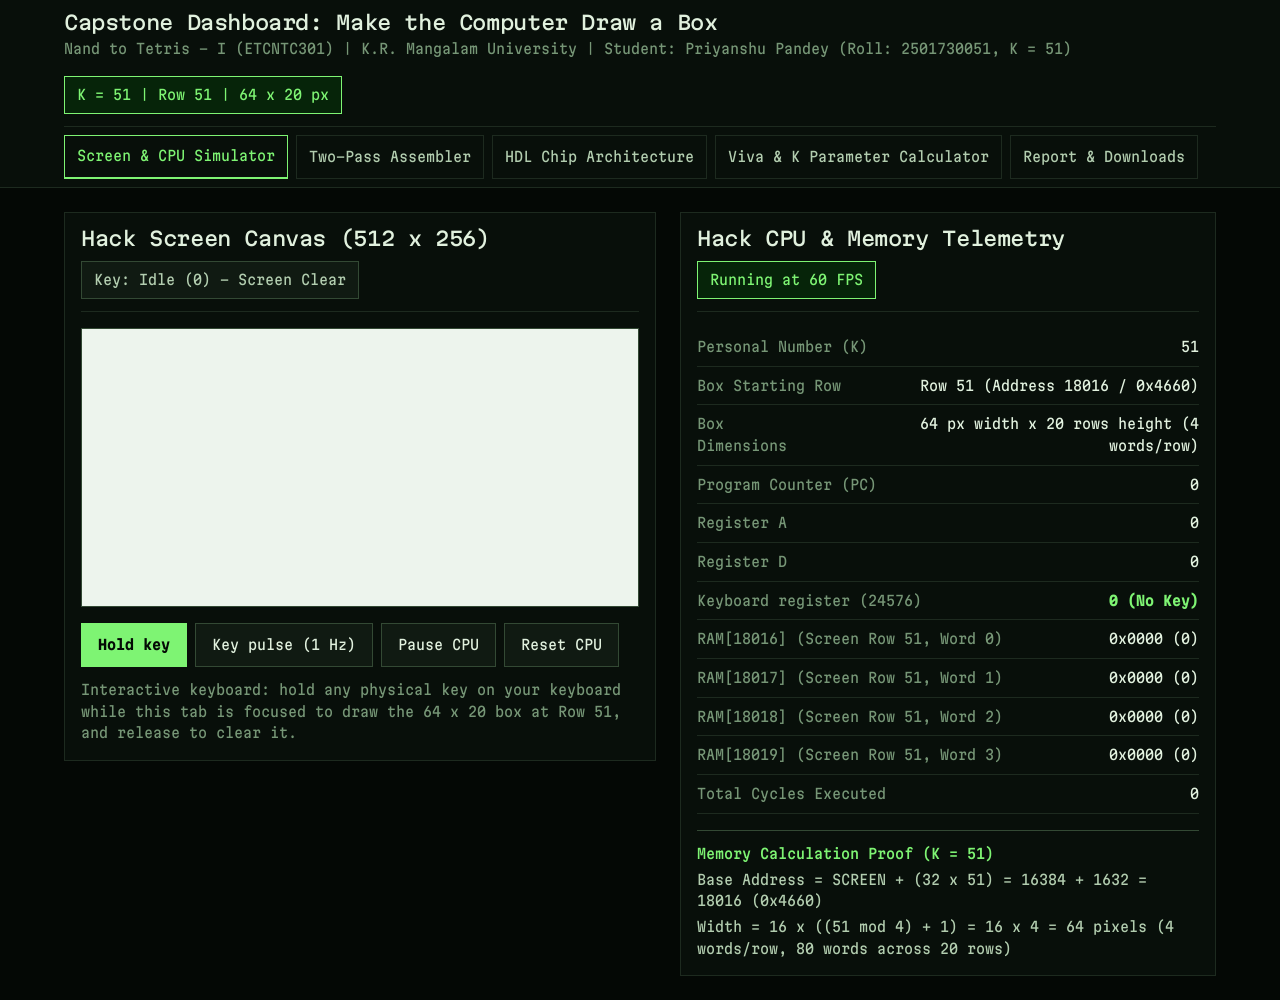
==== capstone/dashboard.html @ dddadec2 "Add Nand to Tetris Capstone project (K=51) organized into Part_A, Part_B, and Part_C" ====
<!doctype html>
<html lang="en">
<head>
  <meta charset="utf-8">
  <meta name="viewport" content="width=device-width, initial-scale=1">
  <title>Capstone Dashboard - Make the Computer Draw a Box (K = 51)</title>
  <meta name="description" content="Interactive Hack computer, two-pass assembler, and Box.asm workbench for Nand to Tetris - I (ETCNTC301), Priyanshu Pandey (2501730051).">
  <link rel="preconnect" href="https://fonts.googleapis.com">
  <link rel="preconnect" href="https://fonts.gstatic.com" crossorigin>
  <link href="https://fonts.googleapis.com/css2?family=Martian+Mono:wdth,wght@75..112.5,400..700&display=swap" rel="stylesheet">
  <link rel="stylesheet" href="./dashboard.css">
</head>
<body>
  <header class="topbar">
    <div class="container">
      <div class="topbar-inner">
        <div class="brand">
          <h1>Capstone Dashboard: Make the Computer Draw a Box</h1>
          <p class="brand-meta" id="student-meta">Nand to Tetris - I (ETCNTC301) | K.R. Mangalam University | Student: Priyanshu Pandey (Roll: 2501730051, K = 51)</p>
        </div>
        <div class="status-chip is-active" id="global-status" role="status">K = 51 | Row 51 | 64 x 20 px</div>
      </div>

      <nav class="tab-strip" role="tablist" aria-label="Capstone project modules">
        <button type="button" class="tab-btn" role="tab" id="tab-simulator" aria-selected="true" aria-controls="panel-simulator" data-tab="simulator">Screen &amp; CPU Simulator</button>
        <button type="button" class="tab-btn" role="tab" id="tab-assembler" aria-selected="false" aria-controls="panel-assembler" data-tab="assembler">Two-Pass Assembler</button>
        <button type="button" class="tab-btn" role="tab" id="tab-hdl" aria-selected="false" aria-controls="panel-hdl" data-tab="hdl">HDL Chip Architecture</button>
        <button type="button" class="tab-btn" role="tab" id="tab-viva" aria-selected="false" aria-controls="panel-viva" data-tab="viva">Viva &amp; K Parameter Calculator</button>
        <button type="button" class="tab-btn" role="tab" id="tab-reports" aria-selected="false" aria-controls="panel-reports" data-tab="reports">Report &amp; Downloads</button>
      </nav>
    </div>
  </header>

  <main class="workspace">
    <div class="container">
      <!-- TAB 1: SCREEN & CPU SIMULATOR -->
      <section id="panel-simulator" role="tabpanel" aria-labelledby="tab-simulator">
        <div class="panel-grid">
          <div class="panel">
            <div class="panel-header">
              <h2>Hack Screen Canvas (512 x 256)</h2>
              <span class="status-chip" id="kbd-badge" role="status">Key: Idle (0) - Screen Clear</span>
            </div>

            <div class="screen-frame">
              <canvas id="hack-screen" width="512" height="256" aria-label="512 by 256 monochrome Hack computer screen"></canvas>
            </div>

            <div class="controls-row">
              <button type="button" class="btn btn--primary" id="btn-hold-key">Hold key</button>
              <button type="button" class="btn" id="btn-pulse-key">Key pulse (1 Hz)</button>
              <button type="button" class="btn" id="btn-pause-cpu">Pause CPU</button>
              <button type="button" class="btn" id="btn-reset-cpu">Reset CPU</button>
            </div>

            <p class="helper-note" id="sim-helper">
              Interactive keyboard: hold any physical key on your keyboard while this tab is focused to draw the 64 x 20 box at Row 51, and release to clear it.
            </p>
          </div>

          <div class="panel">
            <div class="panel-header">
              <h2>Hack CPU &amp; Memory Telemetry</h2>
              <span class="status-chip is-active" id="fps-badge" role="status">Running at 60 FPS</span>
            </div>

            <dl class="telemetry-list">
              <div class="telemetry-row">
                <dt>Personal Number (K)</dt>
                <dd class="num" id="tel-k">51</dd>
              </div>
              <div class="telemetry-row">
                <dt>Box Starting Row</dt>
                <dd class="num" id="tel-row">Row 51 (Address 18016 / 0x4660)</dd>
              </div>
              <div class="telemetry-row">
                <dt>Box Dimensions</dt>
                <dd class="num" id="tel-dims">64 px width x 20 rows height (4 words/row)</dd>
              </div>
              <div class="telemetry-row">
                <dt>Program Counter (PC)</dt>
                <dd class="num" id="tel-pc">0</dd>
              </div>
              <div class="telemetry-row">
                <dt>Register A</dt>
                <dd class="num" id="tel-a">0</dd>
              </div>
              <div class="telemetry-row">
                <dt>Register D</dt>
                <dd class="num" id="tel-d">0</dd>
              </div>
              <div class="telemetry-row">
                <dt>Keyboard register (24576)</dt>
                <dd class="num highlight" id="tel-kbd">0 (No Key)</dd>
              </div>
              <div class="telemetry-row">
                <dt id="tel-word0-label">RAM[18016] (Screen Row 51, Word 0)</dt>
                <dd class="num" id="tel-word0">0x0000 (0)</dd>
              </div>
              <div class="telemetry-row">
                <dt id="tel-word1-label">RAM[18017] (Screen Row 51, Word 1)</dt>
                <dd class="num" id="tel-word1">0x0000 (0)</dd>
              </div>
              <div class="telemetry-row">
                <dt id="tel-word2-label">RAM[18018] (Screen Row 51, Word 2)</dt>
                <dd class="num" id="tel-word2">0x0000 (0)</dd>
              </div>
              <div class="telemetry-row">
                <dt id="tel-word3-label">RAM[18019] (Screen Row 51, Word 3)</dt>
                <dd class="num" id="tel-word3">0x0000 (0)</dd>
              </div>
              <div class="telemetry-row">
                <dt>Total Cycles Executed</dt>
                <dd class="num" id="tel-cycles">0</dd>
              </div>
            </dl>

            <div class="proof-block" id="memory-proof">
              <div class="proof-title">Memory Calculation Proof (K = 51)</div>
              <div>Base Address = SCREEN + (32 x 51) = 16384 + 1632 = 18016 (0x4660)</div>
              <div>Width = 16 x ((51 mod 4) + 1) = 16 x 4 = 64 pixels (4 words/row, 80 words across 20 rows)</div>
            </div>
          </div>
        </div>
      </section>

      <!-- TAB 2: TWO-PASS ASSEMBLER -->
      <section id="panel-assembler" role="tabpanel" aria-labelledby="tab-assembler" hidden>
        <div class="panel-grid">
          <div class="panel">
            <div class="panel-header">
              <h2>Hack Assembly Input (.asm)</h2>
              <span class="status-chip is-active" id="asm-k-badge">K mod 3 = 0 (Save symbols.txt)</span>
            </div>

            <div class="controls-row" style="margin-top: 0; margin-bottom: var(--space-sm);">
              <button type="button" class="btn" id="preset-box">Load Box.asm (K = 51)</button>
              <button type="button" class="btn" id="preset-add">Load Add.asm</button>
              <button type="button" class="btn" id="preset-bad">Test Invalid Syntax</button>
              <button type="button" class="btn" id="preset-dup">Test Duplicate Label</button>
            </div>

            <div class="field-group">
              <label class="field-label" for="asm-editor">Assembly Source Code</label>
              <textarea id="asm-editor" class="code-editor" spellcheck="false"></textarea>
            </div>

            <div class="controls-row">
              <label class="field-label" for="asm-k-input">Personal K:</label>
              <input type="number" id="asm-k-input" class="input input-inline" value="51" min="0" max="235">
              <button type="button" class="btn btn--primary" id="btn-assemble">Assemble with Python</button>
              <button type="button" class="btn" id="btn-load-sim">Load into Simulator</button>
            </div>
            <p class="helper-note" id="asm-helper">Runs the two-pass assembler in assembler.py on the local server.</p>
          </div>

          <div class="panel">
            <div class="panel-header">
              <h2>Machine Code &amp; Symbol Table</h2>
              <span class="status-chip" id="asm-status-chip" role="status">Ready (88 instructions)</span>
            </div>

            <div id="asm-feedback" class="message-banner is-success">
              Loaded Box.hack (88 instructions) and symbols.txt for K = 51.
            </div>

            <div class="split-sub">
              <div>
                <h3 style="margin-bottom: var(--space-xs);">Binary Output (.hack)</h3>
                <div class="data-table-wrap">
                  <table class="data-table">
                    <thead>
                      <tr>
                        <th>ROM</th>
                        <th>16-Bit Binary</th>
                        <th>Hex</th>
                      </tr>
                    </thead>
                    <tbody id="hack-tbody"></tbody>
                  </table>
                </div>
              </div>

              <div>
                <h3 style="margin-bottom: var(--space-xs);">Symbol Table (symbols.txt)</h3>
                <div class="data-table-wrap">
                  <table class="data-table">
                    <thead>
                      <tr>
                        <th>Symbol</th>
                        <th>Dec</th>
                        <th>Kind</th>
                      </tr>
                    </thead>
                    <tbody id="symbols-tbody"></tbody>
                  </table>
                </div>
              </div>
            </div>
          </div>
        </div>
      </section>

      <!-- TAB 3: HDL CHIP ARCHITECTURE -->
      <section id="panel-hdl" role="tabpanel" aria-labelledby="tab-hdl" hidden>
        <div class="panel-grid">
          <div class="panel">
            <div class="panel-header">
              <h2>Part A: HDL Verification Suite</h2>
              <button type="button" class="btn btn--primary" id="btn-run-verify">Run Verification Suite</button>
            </div>

            <div id="verify-banner" class="message-banner">
              Click Run Verification Suite to execute Memory.hdl, CPU.hdl, Computer.hdl, assembler.py, and Box.hack tests.
            </div>

            <div class="data-table-wrap">
              <table class="data-table">
                <thead>
                  <tr>
                    <th>Verification Stage</th>
                    <th>Status</th>
                    <th>Details</th>
                  </tr>
                </thead>
                <tbody id="verify-tbody">
                  <tr>
                    <td>Memory.hdl (Memory.tst / Memory.cmp)</td>
                    <td>Pending</td>
                    <td>RAM16K, Screen, and Keyboard DMux/Mux4Way16 mapping</td>
                  </tr>
                  <tr>
                    <td>CPU.hdl (CPU.tst / CPU.cmp)</td>
                    <td>Pending</td>
                    <td>A/C instruction decode, ALU flags, PC jump logic</td>
                  </tr>
                  <tr>
                    <td>Computer.hdl (ComputerAdd.tst / ComputerAdd.cmp)</td>
                    <td>Pending</td>
                    <td>ROM32K, CPU, and Memory closed-loop execution</td>
                  </tr>
                </tbody>
              </table>
            </div>

            <div class="proof-block">
              <div class="proof-title">Hack Computer Signal Path</div>
              <pre class="code-view" style="max-height: 220px;">+--------+   instruction[16]   +-----+   outM[16], writeM   +--------+
| ROM32K | ------------------&gt; | CPU | -------------------&gt; | Memory |
|        | &lt;------------------ |     | &lt;------------------- | RAM16K |
+--------+       pc[15]        +-----+       inM[16]        | Screen |
                                  ^                         | KBD    |
                                  | reset                   +--------+</pre>
            </div>
          </div>

          <div class="panel">
            <div class="panel-header">
              <h2>HDL &amp; Test Script Source</h2>
              <span class="status-chip" id="hdl-file-chip">Memory.hdl</span>
            </div>

            <div class="controls-row" style="margin-top: 0; margin-bottom: var(--space-sm);">
              <button type="button" class="btn btn--selected" data-hdl="Memory.hdl">Memory.hdl</button>
              <button type="button" class="btn" data-hdl="CPU.hdl">CPU.hdl</button>
              <button type="button" class="btn" data-hdl="Computer.hdl">Computer.hdl</button>
              <button type="button" class="btn" data-hdl="Memory.tst">Memory.tst</button>
              <button type="button" class="btn" data-hdl="CPU.tst">CPU.tst</button>
              <button type="button" class="btn" data-hdl="ComputerAdd.tst">ComputerAdd.tst</button>
            </div>

            <pre class="code-view" id="hdl-source-view">Loading HDL file...</pre>
          </div>
        </div>
      </section>

      <!-- TAB 4: VIVA & K PARAMETER CALCULATOR -->
      <section id="panel-viva" role="tabpanel" aria-labelledby="tab-viva" hidden>
        <div class="panel-grid">
          <div class="panel">
            <div class="panel-header">
              <h2>Personal Number (K) &amp; Box Calculator</h2>
              <span class="status-chip is-active" id="viva-k-chip">K = 51</span>
            </div>

            <div class="controls-row" style="margin-top: 0; margin-bottom: var(--space-md);">
              <label class="field-label" for="viva-k-input">Personal Number K (0 to 235):</label>
              <input type="number" id="viva-k-input" class="input input-inline" value="51" min="0" max="235">
              <button type="button" class="btn btn--primary" id="btn-apply-k">Generate &amp; load</button>
              <button type="button" class="btn" id="btn-viva-shift">Shift down 10 rows</button>
            </div>

            <dl class="telemetry-list">
              <div class="telemetry-row">
                <dt>Starting Screen Row (r = K)</dt>
                <dd class="num" id="calc-start-row">Row 51 (Rows 51 to 70)</dd>
              </div>
              <div class="telemetry-row">
                <dt>Base RAM Address (16384 + 32 x K)</dt>
                <dd class="num highlight" id="calc-base-addr">18016 (0x4660)</dd>
              </div>
              <div class="telemetry-row">
                <dt>Words per Row ((K mod 4) + 1)</dt>
                <dd class="num" id="calc-words">4 words/row</dd>
              </div>
              <div class="telemetry-row">
                <dt>Box Width in Pixels</dt>
                <dd class="num" id="calc-width">64 pixels</dd>
              </div>
              <div class="telemetry-row">
                <dt>Box Height</dt>
                <dd class="num">20 screen rows</dd>
              </div>
              <div class="telemetry-row">
                <dt>Assembler Extra Feature (K mod 3)</dt>
                <dd id="calc-mod3">51 mod 3 = 0: Save all symbols to symbols.txt</dd>
              </div>
            </dl>

            <div class="proof-block">
              <div class="proof-title">Mistake Encountered &amp; Fixed (Box.asm)</div>
              <div>Problem: Using a single pointer variable (wordAddr) without resetting it at the start of each row produced a slanted staircase.</div>
              <div>Fix: Track rowAddr (+32 per row) separately and reset wordAddr = rowAddr before every 4-word row loop.</div>
            </div>
          </div>

          <div class="panel">
            <div class="panel-header">
              <h2>Viva Q&amp;A &amp; Submission Checklist</h2>
              <span class="status-chip" id="checklist-count">11 / 11 Ready</span>
            </div>

            <div class="proof-block" style="margin-top: 0; padding-top: 0; border-top: 0; margin-bottom: var(--space-md);">
              <div class="proof-title">Key Viva Answers (K = 51)</div>
              <div>1. Memory.hdl uses DMux on load using address[14] and address[13] to isolate RAM16K (0..16383), Screen (16384..24575), and Keyboard (24576).</div>
              <div>2. assembler.py Pass 1 maps (LABEL) to ROM addresses without incrementing PC; Pass 2 allocates new variables starting at RAM[16].</div>
              <div>3. Box.asm polls @KBD (24576); non-zero draws -1 across 4 words x 20 rows from 18016, zero writes 0 to clear.</div>
              <div>4. Move box down 10 rows during viva: replace @18016 with @18336 (18016 + 320).</div>
            </div>

            <ul class="checklist" id="submission-checklist">
              <li><input type="checkbox" id="chk-1" checked><label for="chk-1">Calculated Personal Number K = 51 (Roll 2501730051)</label></li>
              <li><input type="checkbox" id="chk-2" checked><label for="chk-2">Completed Memory.hdl, CPU.hdl, and Computer.hdl</label></li>
              <li><input type="checkbox" id="chk-3" checked><label for="chk-3">Verified HDL behavior against Memory.cmp, CPU.cmp, ComputerAdd.cmp</label></li>
              <li><input type="checkbox" id="chk-4" checked><label for="chk-4">Built two-pass assembler.py with K mod 3 = 0 symbols.txt export</label></li>
              <li><input type="checkbox" id="chk-5" checked><label for="chk-5">Implemented Box.asm with 64 x 20 dimensions at Row 51 (18016)</label></li>
              <li><input type="checkbox" id="chk-6" checked><label for="chk-6">Assembled Box.hack and verified key press / release clearing</label></li>
              <li><input type="checkbox" id="chk-7" checked><label for="chk-7">Generated PDF report with CPU Emulator screen capture</label></li>
            </ul>
          </div>
        </div>
      </section>

      <!-- TAB 5: REPORT & DOWNLOADS -->
      <section id="panel-reports" role="tabpanel" aria-labelledby="tab-reports" hidden>
        <div class="panel-grid">
          <div class="panel">
            <div class="panel-header">
              <h2>Project Deliverables &amp; Downloads</h2>
              <button type="button" class="btn btn--primary" id="btn-export-png">Capture Live Screen PNG</button>
            </div>

            <div class="data-table-wrap">
              <table class="data-table">
                <thead>
                  <tr>
                    <th>File Name</th>
                    <th>Size</th>
                    <th>Action</th>
                  </tr>
                </thead>
                <tbody id="files-tbody"></tbody>
              </table>
            </div>
          </div>

          <div class="panel">
            <div class="panel-header">
              <h2>Verified CPU Emulator Captures</h2>
              <span class="status-chip is-active">64 x 20 px at Row 51</span>
            </div>

            <div class="figure-grid">
              <figure class="shot-figure">
                <img src="./Part_C/screenshots/box_key_pressed.png" alt="Hack screen showing 64 by 20 black box at row 51 while key is pressed" width="512" height="290">
                <figcaption>Key Pressed (KBD = 65): 64 x 20 black rectangle at address 18016.</figcaption>
              </figure>
              <figure class="shot-figure">
                <img src="./Part_C/screenshots/box_key_released.png" alt="Hack screen cleared to white after key release" width="512" height="290">
                <figcaption>Key Released (KBD = 0): Box words cleared back to 0.</figcaption>
              </figure>
            </div>
          </div>
        </div>
      </section>
    </div>
  </main>

  <script src="./dashboard.js"></script>
</body>
</html>
---- capstone/dashboard.css ----
/* Hallmark · shape: app screen · genre: atmospheric · theme: Terminal (deal 3/3, seed hack-computer-hardware-cpu-d7aa·1aff6c8b·2026-11-25·r0)
 * nav: top bar with five workbench tabs · signature: live 512x256 Hack CPU screen beside tabular RAM/register telemetry · states: idle, pressed, loading, error, verified
 * axes: dark/mono/chromatic-green · posture: committed · contrast: pass · v2.0.0 */
/* Hallmark · pre-emit critique: P5 H4 E5 S4 R5 V4 · weakest: S, generic telemetry text; fixed with live RAM[18016..18019], real symbols.txt export, and interactive Box.hack assembly */
@import url("./tokens.css");
@import url("./base.css");

:root {
  --screen-lit: oklch(96% 0.012 145);
  --screen-dark: oklch(13% 0.014 150);
  --color-error-wash: oklch(23% 0.05 27);
  --focus-offset-inset: -2px;
  --hit-target-min: 44px;
  --control-height: 38px;
}

body {
  font-stretch: var(--stretch-body);
  font-variant-numeric: tabular-nums;
  min-height: 100dvh;
  display: flex;
  flex-direction: column;
}

.topbar {
  border-bottom: var(--rule-hair) solid var(--color-rule);
  background: var(--color-paper-2);
  position: sticky;
  top: 0;
  z-index: var(--z-sticky-nav);
}

.topbar-inner {
  display: flex;
  flex-wrap: wrap;
  align-items: center;
  justify-content: space-between;
  gap: var(--space-md);
  padding-block: var(--space-sm);
}

.brand {
  display: flex;
  flex-direction: column;
  gap: var(--space-2xs);
  min-width: 0;
}

.brand h1 {
  font-size: var(--text-lg);
  font-weight: var(--display-weight);
  font-stretch: var(--stretch-display);
  max-width: none;
  line-height: 1.15;
}

.brand-meta {
  font-size: var(--text-sm);
  color: var(--color-muted);
}

.tab-strip {
  display: flex;
  align-items: center;
  gap: var(--space-xs);
  overflow-x: auto;
  padding-block: var(--space-xs);
  border-top: var(--rule-hair) solid var(--color-rule);
}

.tab-btn {
  min-height: var(--hit-target-min);
  padding: var(--space-xs) var(--space-sm);
  background: transparent;
  color: var(--color-ink-2);
  border: var(--rule-hair) solid var(--color-rule);
  border-radius: var(--radius-pill);
  cursor: pointer;
  white-space: nowrap;
  font-size: var(--text-sm);
  transition: background-color var(--dur-micro) steps(1), color var(--dur-micro) steps(1), border-color var(--dur-micro) steps(1);
}

.tab-btn:hover {
  background: var(--color-paper-3);
  color: var(--color-ink);
}

.tab-btn[aria-selected="true"] {
  background: transparent;
  color: var(--color-accent);
  border-color: var(--color-accent);
  border-bottom-width: 2px;
}

.tab-btn:active {
  transform: translateY(1px);
}

.workspace {
  flex: 1;
  padding-block: var(--space-lg);
}

.panel-grid {
  display: grid;
  grid-template-columns: minmax(0, 1.05fr) minmax(0, 0.95fr);
  gap: var(--space-lg);
  align-items: start;
}

.panel {
  background: var(--color-paper-2);
  color: var(--color-ink);
  border: var(--rule-hair) solid var(--color-rule);
  border-radius: var(--radius-card);
  padding: var(--space-md);
  min-width: 0;
}

.panel-header {
  display: flex;
  flex-wrap: wrap;
  align-items: center;
  justify-content: space-between;
  gap: var(--space-sm);
  padding-bottom: var(--space-sm);
  border-bottom: var(--rule-hair) solid var(--color-rule);
  margin-bottom: var(--space-md);
}

.panel-header h2 {
  font-size: var(--text-section);
  font-stretch: var(--stretch-display);
  max-width: none;
}

.status-chip {
  display: inline-flex;
  align-items: center;
  min-height: var(--control-height);
  padding: var(--space-2xs) var(--space-sm);
  font-size: var(--text-sm);
  border: var(--rule-hair) solid var(--color-rule-2);
  background: var(--color-paper-3);
  color: var(--color-ink-2);
}

.status-chip.is-active {
  background: var(--color-accent-wash);
  border-color: var(--color-accent);
  color: var(--color-accent);
}

.status-chip.is-error {
  background: var(--color-error-wash);
  border-color: var(--color-error);
  color: var(--color-error);
}

.screen-frame {
  border: var(--rule-hair) solid var(--color-rule-2);
  background: var(--screen-lit);
  width: 100%;
  aspect-ratio: 2 / 1;
}

#hack-screen {
  width: 100%;
  height: 100%;
  display: block;
  image-rendering: pixelated;
}

.controls-row {
  display: flex;
  flex-wrap: wrap;
  align-items: center;
  gap: var(--space-xs);
  margin-top: var(--space-md);
}

.btn {
  display: inline-flex;
  align-items: center;
  justify-content: center;
  min-height: var(--hit-target-min);
  padding: var(--space-xs) var(--space-md);
  font-size: var(--text-sm);
  white-space: nowrap;
  border-radius: var(--radius-pill);
  border: var(--rule-hair) solid var(--color-rule-2);
  background: var(--color-paper-3);
  color: var(--color-ink);
  cursor: pointer;
  text-decoration: none;
  transition: background-color var(--dur-micro) steps(1), border-color var(--dur-micro) steps(1), transform var(--dur-micro) steps(1);
}

.btn:hover:not(:disabled) {
  background: var(--color-paper);
  border-color: var(--color-ink-2);
}

.btn:active:not(:disabled) {
  transform: translateY(1px);
}

.btn:disabled {
  opacity: 0.55;
  cursor: not-allowed;
}

.btn--primary {
  background: var(--color-accent);
  color: var(--color-accent-ink);
  border-color: var(--color-accent);
  font-weight: 700;
}

.btn--primary:hover:not(:disabled) {
  background: var(--glyph-7);
  border-color: var(--glyph-7);
  color: var(--color-accent-ink);
}

.btn--selected {
  background: transparent;
  color: var(--color-accent);
  border-color: var(--color-accent);
}

.helper-note {
  margin-top: var(--space-sm);
  font-size: var(--text-sm);
  color: var(--color-muted);
  min-height: 1lh;
}

.telemetry-list {
  margin: 0;
  display: grid;
  grid-template-columns: minmax(0, 1fr);
}

.telemetry-row {
  display: flex;
  align-items: baseline;
  justify-content: space-between;
  gap: var(--space-md);
  padding-block: var(--space-xs);
  border-bottom: var(--rule-hair) solid var(--color-rule);
}

.telemetry-row dt {
  font-size: var(--text-sm);
  color: var(--color-muted);
}

.telemetry-row dd {
  margin: 0;
  font-size: var(--text-sm);
  color: var(--color-ink);
  text-align: right;
  font-variant-numeric: tabular-nums;
}

.telemetry-row dd.highlight {
  color: var(--color-accent);
  font-weight: 700;
}

.proof-block {
  margin-top: var(--space-md);
  padding-top: var(--space-sm);
  border-top: var(--rule-hair) solid var(--color-rule-2);
  font-size: var(--text-sm);
  color: var(--color-ink-2);
  display: flex;
  flex-direction: column;
  gap: var(--space-2xs);
}

.proof-title {
  color: var(--color-accent);
  font-weight: 500;
}

.field-group {
  display: flex;
  flex-direction: column;
  gap: var(--space-2xs);
  margin-bottom: var(--space-sm);
}

.field-label {
  font-size: var(--text-sm);
  color: var(--color-ink-2);
}

.input,
.code-editor {
  width: 100%;
  background: var(--color-paper);
  color: var(--color-ink);
  border: var(--rule-hair) solid var(--color-rule-2);
  outline: 2px solid transparent;
  outline-offset: var(--focus-offset-inset);
  padding: var(--space-xs) var(--space-sm);
  font-size: var(--text-sm);
  line-height: 1.5;
}

.input:hover,
.code-editor:hover {
  background: var(--color-paper-3);
}

.input:focus-visible,
.code-editor:focus-visible {
  outline-color: var(--color-focus);
  border-color: var(--color-ink-2);
}

.input {
  min-height: var(--hit-target-min);
}

.input-inline {
  width: 110px;
}

.code-editor {
  min-height: 360px;
  resize: vertical;
  font-family: var(--font-display);
}

.code-view {
  margin: 0;
  padding: var(--space-sm);
  background: var(--color-paper);
  border: var(--rule-hair) solid var(--color-rule);
  color: var(--color-ink-2);
  font-size: var(--text-sm);
  line-height: 1.5;
  overflow-x: auto;
  max-height: 400px;
  overflow-y: auto;
  white-space: pre;
}

.data-table-wrap {
  width: 100%;
  overflow-x: auto;
  max-height: 360px;
  overflow-y: auto;
  border-top: var(--rule-hair) solid var(--color-rule-2);
}

.data-table {
  width: 100%;
  border-collapse: collapse;
  font-size: var(--text-sm);
}

.data-table th,
.data-table td {
  text-align: left;
  padding: var(--space-xs) var(--space-sm);
  border-bottom: var(--rule-hair) solid var(--color-rule);
  font-variant-numeric: tabular-nums;
}

.data-table th {
  color: var(--color-muted);
  font-weight: 500;
  background: var(--color-paper-2);
  border-bottom: var(--rule-hair) solid var(--color-rule-2);
}

.message-banner {
  padding: var(--space-sm);
  border: var(--rule-hair) solid var(--color-rule-2);
  background: var(--color-paper);
  font-size: var(--text-sm);
  margin-bottom: var(--space-sm);
}

.message-banner.is-error {
  border-color: var(--color-error);
  background: var(--color-error-wash);
  color: var(--color-error);
}

.message-banner.is-success {
  border-color: var(--color-accent);
  background: var(--color-accent-wash);
  color: var(--color-ink);
}

.split-sub {
  display: grid;
  grid-template-columns: minmax(0, 1fr) minmax(0, 1fr);
  gap: var(--space-md);
}

.checklist {
  list-style: none;
  padding: 0;
  margin: 0;
}

.checklist li {
  display: flex;
  align-items: center;
  gap: var(--space-sm);
  padding-block: var(--space-xs);
  border-bottom: var(--rule-hair) solid var(--color-rule);
  font-size: var(--text-sm);
}

.checklist input[type="checkbox"] {
  width: 20px;
  height: 20px;
  accent-color: var(--color-accent);
  cursor: pointer;
}

.figure-grid {
  display: grid;
  grid-template-columns: repeat(2, minmax(0, 1fr));
  gap: var(--space-md);
}

.shot-figure {
  margin: 0;
  display: flex;
  flex-direction: column;
  gap: var(--space-xs);
}

.shot-figure img {
  border: var(--rule-hair) solid var(--color-rule-2);
  width: 100%;
  height: auto;
}

.shot-figure figcaption {
  font-size: var(--text-sm);
  color: var(--color-muted);
}

@media (max-width: 60rem) {
  .panel-grid,
  .split-sub,
  .figure-grid {
    grid-template-columns: minmax(0, 1fr);
  }
}
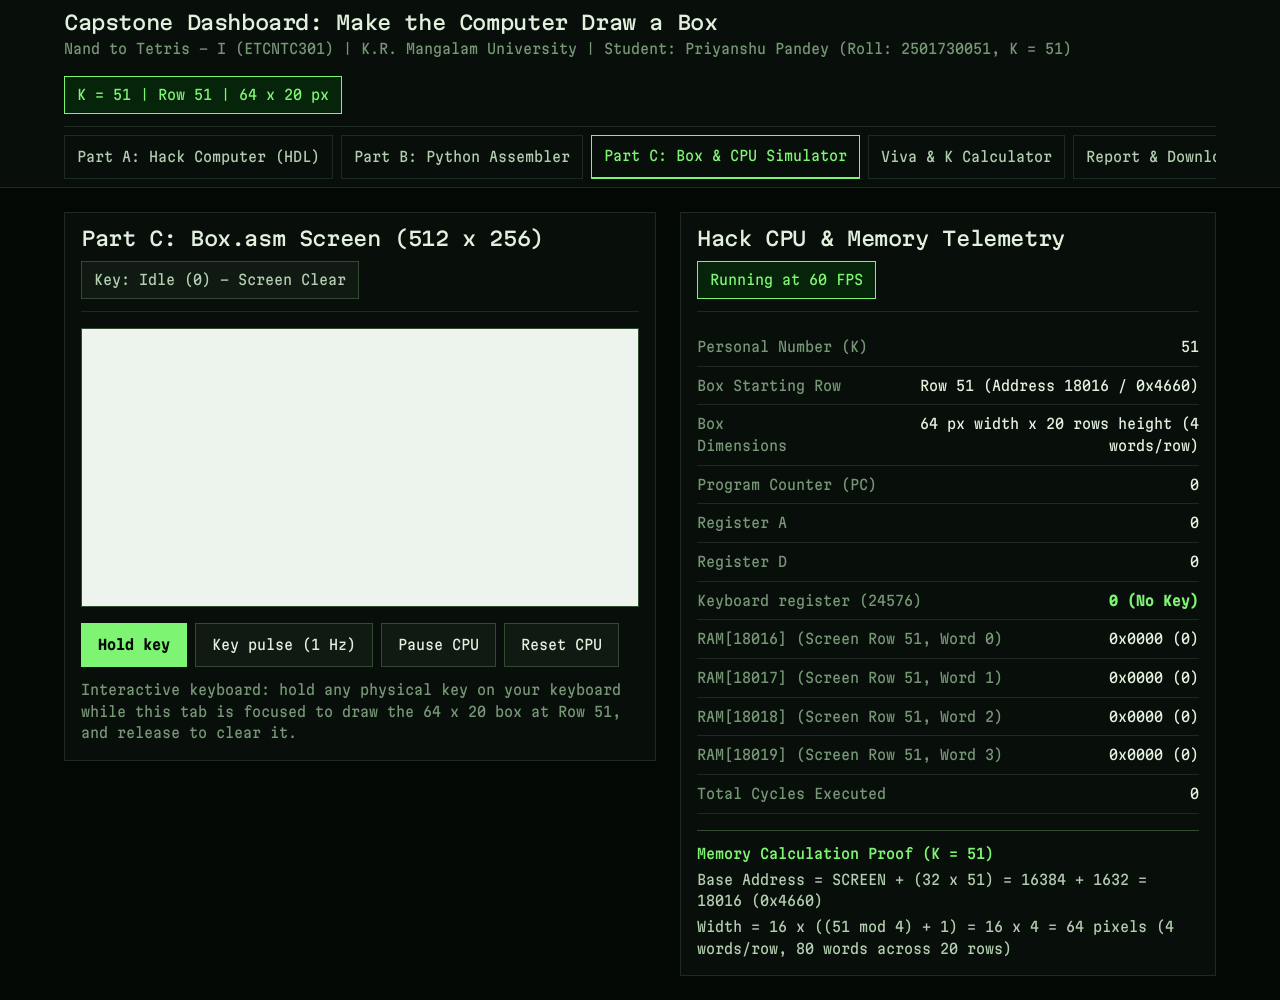
==== commit fd8d3d40: "Label Part A, Part B, Part C tabs in dashboard and fix assembler table layout" ====
--- a/capstone/dashboard.html
+++ b/capstone/dashboard.html
@@ -22,10 +22,10 @@
       </div>
 
       <nav class="tab-strip" role="tablist" aria-label="Capstone project modules">
-        <button type="button" class="tab-btn" role="tab" id="tab-simulator" aria-selected="true" aria-controls="panel-simulator" data-tab="simulator">Screen &amp; CPU Simulator</button>
-        <button type="button" class="tab-btn" role="tab" id="tab-assembler" aria-selected="false" aria-controls="panel-assembler" data-tab="assembler">Two-Pass Assembler</button>
-        <button type="button" class="tab-btn" role="tab" id="tab-hdl" aria-selected="false" aria-controls="panel-hdl" data-tab="hdl">HDL Chip Architecture</button>
-        <button type="button" class="tab-btn" role="tab" id="tab-viva" aria-selected="false" aria-controls="panel-viva" data-tab="viva">Viva &amp; K Parameter Calculator</button>
+        <button type="button" class="tab-btn" role="tab" id="tab-hdl" aria-selected="false" aria-controls="panel-hdl" data-tab="hdl">Part A: Hack Computer (HDL)</button>
+        <button type="button" class="tab-btn" role="tab" id="tab-assembler" aria-selected="false" aria-controls="panel-assembler" data-tab="assembler">Part B: Python Assembler</button>
+        <button type="button" class="tab-btn" role="tab" id="tab-simulator" aria-selected="true" aria-controls="panel-simulator" data-tab="simulator">Part C: Box &amp; CPU Simulator</button>
+        <button type="button" class="tab-btn" role="tab" id="tab-viva" aria-selected="false" aria-controls="panel-viva" data-tab="viva">Viva &amp; K Calculator</button>
         <button type="button" class="tab-btn" role="tab" id="tab-reports" aria-selected="false" aria-controls="panel-reports" data-tab="reports">Report &amp; Downloads</button>
       </nav>
     </div>
@@ -33,12 +33,12 @@
 
   <main class="workspace">
     <div class="container">
-      <!-- TAB 1: SCREEN & CPU SIMULATOR -->
+      <!-- TAB 1: PART C - BOX & CPU SIMULATOR -->
       <section id="panel-simulator" role="tabpanel" aria-labelledby="tab-simulator">
         <div class="panel-grid">
           <div class="panel">
             <div class="panel-header">
-              <h2>Hack Screen Canvas (512 x 256)</h2>
+              <h2>Part C: Box.asm Screen (512 x 256)</h2>
               <span class="status-chip" id="kbd-badge" role="status">Key: Idle (0) - Screen Clear</span>
             </div>
 
@@ -124,12 +124,12 @@
         </div>
       </section>
 
-      <!-- TAB 2: TWO-PASS ASSEMBLER -->
+      <!-- TAB 2: PART B - PYTHON ASSEMBLER -->
       <section id="panel-assembler" role="tabpanel" aria-labelledby="tab-assembler" hidden>
         <div class="panel-grid">
           <div class="panel">
             <div class="panel-header">
-              <h2>Hack Assembly Input (.asm)</h2>
+              <h2>Part B: Python Assembler (.asm)</h2>
               <span class="status-chip is-active" id="asm-k-badge">K mod 3 = 0 (Save symbols.txt)</span>
             </div>
 
@@ -164,10 +164,10 @@
               Loaded Box.hack (88 instructions) and symbols.txt for K = 51.
             </div>
 
-            <div class="split-sub">
+            <div class="asm-outputs">
               <div>
                 <h3 style="margin-bottom: var(--space-xs);">Binary Output (.hack)</h3>
-                <div class="data-table-wrap">
+                <div class="data-table-wrap data-table-wrap--short">
                   <table class="data-table">
                     <thead>
                       <tr>
@@ -183,7 +183,7 @@
 
               <div>
                 <h3 style="margin-bottom: var(--space-xs);">Symbol Table (symbols.txt)</h3>
-                <div class="data-table-wrap">
+                <div class="data-table-wrap data-table-wrap--short">
                   <table class="data-table">
                     <thead>
                       <tr>
--- a/capstone/dashboard.css
+++ b/capstone/dashboard.css
@@ -399,6 +399,16 @@
   color: var(--color-ink);
 }
 
+.asm-outputs {
+  display: flex;
+  flex-direction: column;
+  gap: var(--space-md);
+}
+
+.data-table-wrap--short {
+  max-height: 220px;
+}
+
 .split-sub {
   display: grid;
   grid-template-columns: minmax(0, 1fr) minmax(0, 1fr);
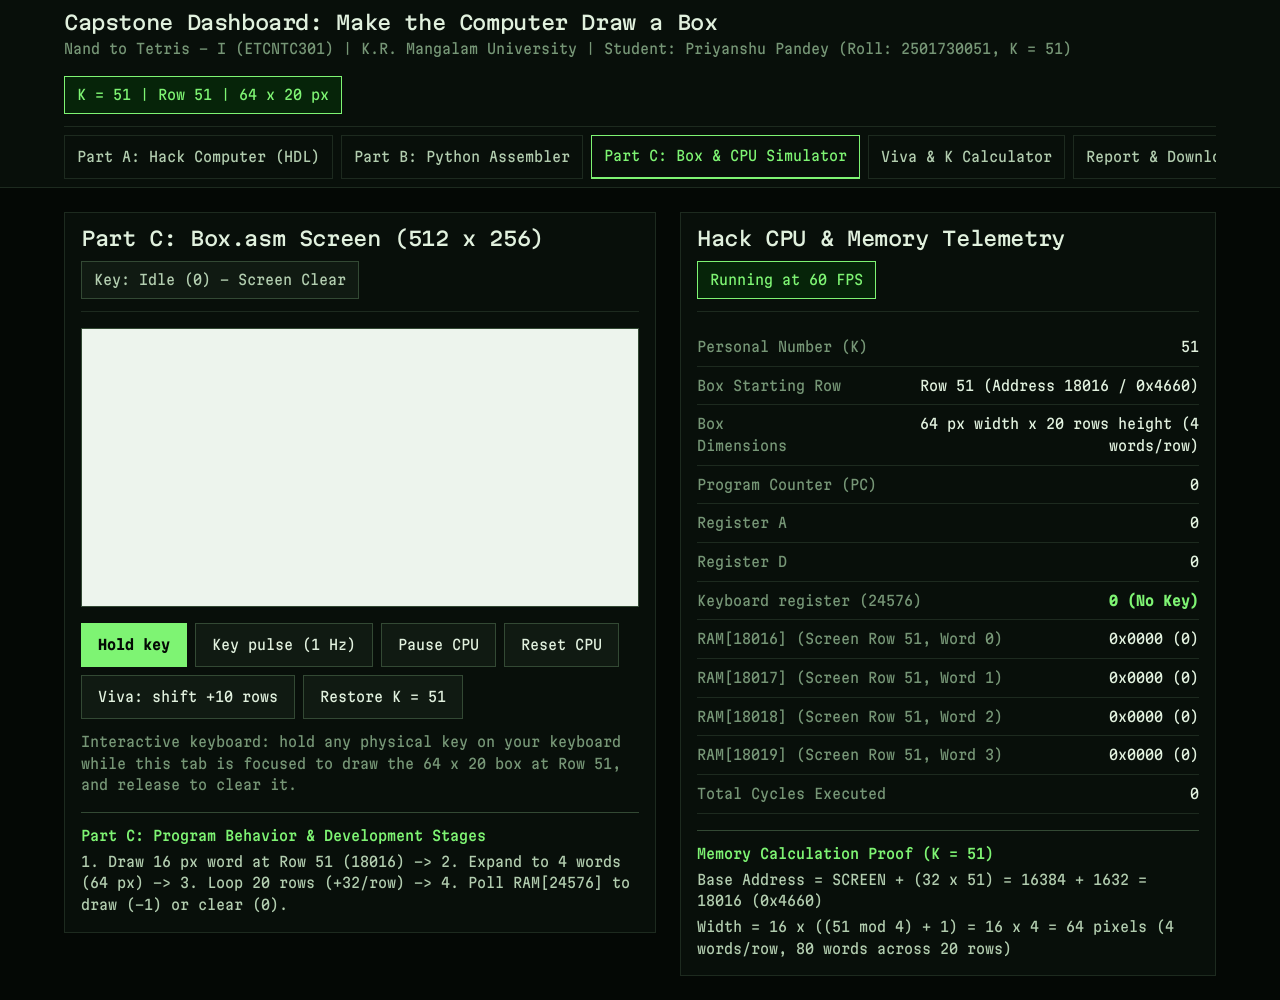
==== commit c5fdf001: "Show Part A, Part B, and Part C features explicitly inside dashboard tabs" ====
--- a/capstone/dashboard.html
+++ b/capstone/dashboard.html
@@ -51,11 +51,18 @@
               <button type="button" class="btn" id="btn-pulse-key">Key pulse (1 Hz)</button>
               <button type="button" class="btn" id="btn-pause-cpu">Pause CPU</button>
               <button type="button" class="btn" id="btn-reset-cpu">Reset CPU</button>
+              <button type="button" class="btn" id="btn-sim-shift">Viva: shift +10 rows</button>
+              <button type="button" class="btn" id="btn-sim-reset-k">Restore K = 51</button>
             </div>
 
             <p class="helper-note" id="sim-helper">
               Interactive keyboard: hold any physical key on your keyboard while this tab is focused to draw the 64 x 20 box at Row 51, and release to clear it.
             </p>
+
+            <div class="proof-block">
+              <div class="proof-title">Part C: Program Behavior &amp; Development Stages</div>
+              <div>1. Draw 16 px word at Row 51 (18016) -&gt; 2. Expand to 4 words (64 px) -&gt; 3. Loop 20 rows (+32/row) -&gt; 4. Poll RAM[24576] to draw (-1) or clear (0).</div>
+            </div>
           </div>
 
           <div class="panel">
@@ -151,7 +158,14 @@
               <button type="button" class="btn btn--primary" id="btn-assemble">Assemble with Python</button>
               <button type="button" class="btn" id="btn-load-sim">Load into Simulator</button>
             </div>
-            <p class="helper-note" id="asm-helper">Runs the two-pass assembler in assembler.py on the local server.</p>
+            <p class="helper-note" id="asm-helper">Runs the two-pass assembler in Part_B/assembler.py on the local server.</p>
+
+            <div class="proof-block" id="asm-pass-summary">
+              <div class="proof-title">Part B: Two-Pass Pipeline Summary</div>
+              <div id="asm-pass1-line">Pass 1 (Labels): strips comments and maps (LABEL) declarations to ROM addresses.</div>
+              <div id="asm-pass2-line">Pass 2 (Variables &amp; Binary): encodes A/C instructions and assigns RAM variables from address 16.</div>
+              <div id="asm-mod3-line">K = 51 (51 mod 3 = 0): exports all predefined symbols, labels, and variables to symbols.txt.</div>
+            </div>
           </div>
 
           <div class="panel">
@@ -201,12 +215,12 @@
         </div>
       </section>
 
-      <!-- TAB 3: HDL CHIP ARCHITECTURE -->
+      <!-- TAB 3: PART A - HDL CHIP ARCHITECTURE -->
       <section id="panel-hdl" role="tabpanel" aria-labelledby="tab-hdl" hidden>
         <div class="panel-grid">
           <div class="panel">
             <div class="panel-header">
-              <h2>Part A: HDL Verification Suite</h2>
+              <h2>Part A: Hack Computer Verification</h2>
               <button type="button" class="btn btn--primary" id="btn-run-verify">Run Verification Suite</button>
             </div>
 
@@ -244,8 +258,10 @@
             </div>
 
             <div class="proof-block">
-              <div class="proof-title">Hack Computer Signal Path</div>
-              <pre class="code-view" style="max-height: 220px;">+--------+   instruction[16]   +-----+   outM[16], writeM   +--------+
+              <div class="proof-title">Part A: Hardware Modules &amp; Built-In Chips</div>
+              <div>Memory.hdl: DMux load routing + Mux4Way16 across RAM16K (0..16383), built-in Screen (16384..24575), built-in Keyboard (24576).</div>
+              <div>CPU.hdl: ARegister, DRegister, ALU (zr, ng flags), and PC jump decoding. Computer.hdl wires built-in ROM32K, CPU, and Memory.</div>
+              <pre class="code-view" style="max-height: 180px;">+--------+   instruction[16]   +-----+   outM[16], writeM   +--------+
 | ROM32K | ------------------&gt; | CPU | -------------------&gt; | Memory |
 |        | &lt;------------------ |     | &lt;------------------- | RAM16K |
 +--------+       pc[15]        +-----+       inM[16]        | Screen |
@@ -256,7 +272,7 @@
 
           <div class="panel">
             <div class="panel-header">
-              <h2>HDL &amp; Test Script Source</h2>
+              <h2>Part A: HDL, Test &amp; Compare Files</h2>
               <span class="status-chip" id="hdl-file-chip">Memory.hdl</span>
             </div>
 
@@ -265,8 +281,11 @@
               <button type="button" class="btn" data-hdl="CPU.hdl">CPU.hdl</button>
               <button type="button" class="btn" data-hdl="Computer.hdl">Computer.hdl</button>
               <button type="button" class="btn" data-hdl="Memory.tst">Memory.tst</button>
+              <button type="button" class="btn" data-hdl="Memory.cmp">Memory.cmp</button>
               <button type="button" class="btn" data-hdl="CPU.tst">CPU.tst</button>
+              <button type="button" class="btn" data-hdl="CPU.cmp">CPU.cmp</button>
               <button type="button" class="btn" data-hdl="ComputerAdd.tst">ComputerAdd.tst</button>
+              <button type="button" class="btn" data-hdl="ComputerAdd.cmp">ComputerAdd.cmp</button>
             </div>
 
             <pre class="code-view" id="hdl-source-view">Loading HDL file...</pre>
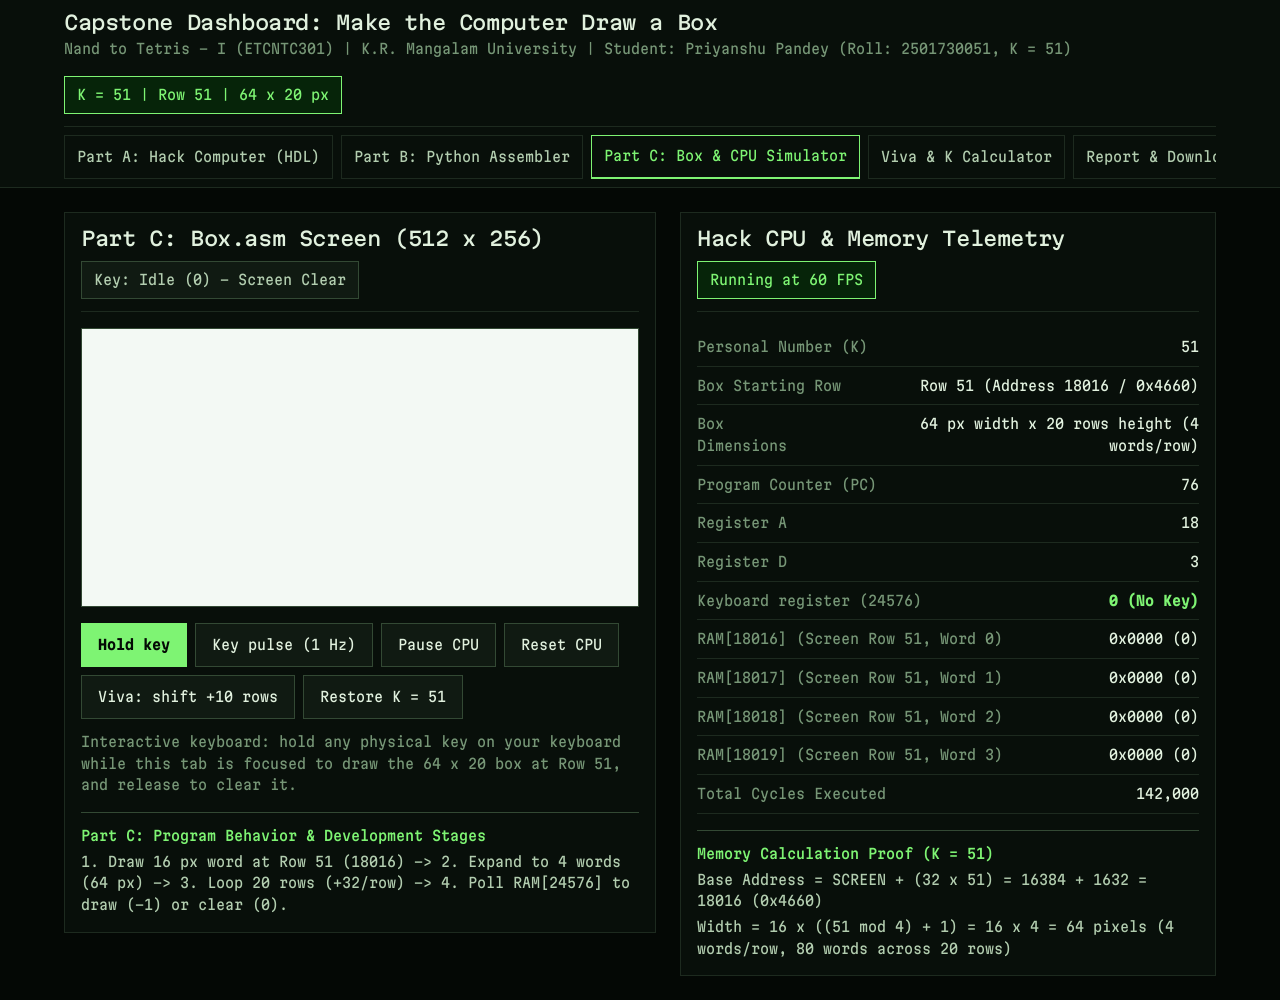
==== commit c81206d1: "Add static GitHub Pages support and client-side fallback engine" ====
--- a/capstone/dashboard.html
+++ b/capstone/dashboard.html
@@ -415,6 +415,7 @@
     </div>
   </main>
 
+  <script src="./static_engine.js"></script>
   <script src="./dashboard.js"></script>
 </body>
 </html>
